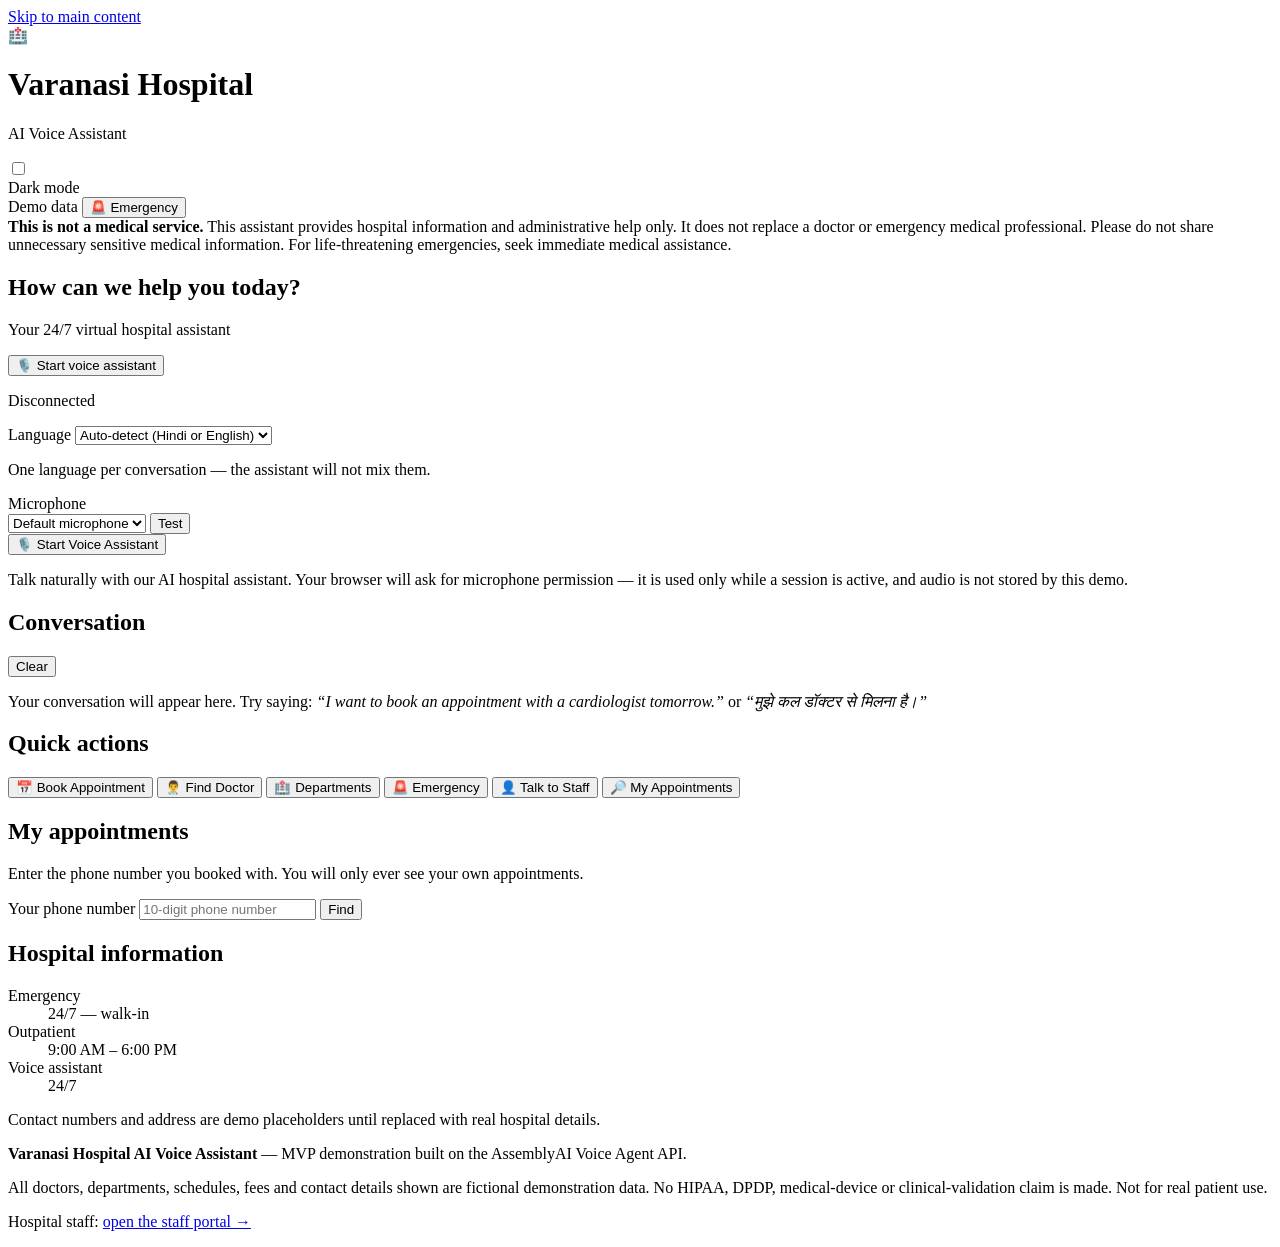
==== frontend/index.html @ 9baba387 "Hospital AI voice agent with English and Hindi speech A FastAPI + vanilla-JS voice assistant for a h" ====
<!DOCTYPE html>
<html lang="en">
<head>
  <meta charset="UTF-8" />
  <meta name="viewport" content="width=device-width, initial-scale=1.0" />
  <meta name="description" content="Varanasi Hospital AI Voice Assistant — book appointments, find doctors and get hospital information by voice, in Hindi or English." />
  <meta name="color-scheme" content="light dark" />
  <!-- Apply the saved theme before first paint so the page never flashes light. -->
  <script>
    (function () {
      try {
        var saved = localStorage.getItem('varanasi.theme');
        var dark = saved ? saved === 'dark'
          : window.matchMedia('(prefers-color-scheme: dark)').matches;
        if (dark) document.documentElement.setAttribute('data-theme', 'dark');
      } catch (e) { /* storage blocked — light is a fine default */ }
    })();
  </script>
  <title>Varanasi Hospital — AI Voice Assistant</title>
  <link rel="stylesheet" href="/style.css" />
  <link rel="icon" href="data:image/svg+xml,<svg xmlns='http://www.w3.org/2000/svg' viewBox='0 0 100 100'><text y='.9em' font-size='90'>🏥</text></svg>" />
</head>
<body>
  <a class="skip-link" href="#main">Skip to main content</a>

  <!-- ══════════════════ EMERGENCY OVERLAY ══════════════════ -->
  <div id="emergency-banner" class="emergency-banner" role="alert" aria-live="assertive" hidden>
    <div class="emergency-banner__inner">
      <div class="emergency-banner__icon" aria-hidden="true">🚨</div>
      <div class="emergency-banner__body">
        <h2 id="emergency-headline" class="emergency-banner__title">EMERGENCY — SEEK IMMEDIATE MEDICAL HELP</h2>
        <ul id="emergency-instructions" class="emergency-banner__list"></ul>
        <div class="emergency-banner__contacts">
          <a class="emergency-call" href="tel:108">📞 Ambulance 108</a>
          <a class="emergency-call" href="tel:112">📞 Emergency 112</a>
          <button type="button" class="emergency-call emergency-call--ghost" data-action="handoff-emergency">
            👤 Alert hospital staff
          </button>
        </div>
        <p class="emergency-banner__note" id="emergency-note">
          This assistant cannot send an ambulance. No help has been dispatched — please call.
        </p>
      </div>
      <button type="button" class="emergency-banner__close" data-action="dismiss-emergency" aria-label="Dismiss emergency notice">✕</button>
    </div>
  </div>

  <!-- ══════════════════ HEADER ══════════════════ -->
  <header class="site-header">
    <div class="container site-header__inner">
      <div class="brand">
        <span class="brand__mark" aria-hidden="true">🏥</span>
        <div class="brand__text">
          <h1 class="brand__name">Varanasi Hospital</h1>
          <p class="brand__sub">AI Voice Assistant</p>
        </div>
      </div>
      <div class="header-actions">
        <!-- Theme toggle — heart switch from Uiverse.io by barisdogansutcu -->
        <div class="love" title="Switch between light and dark mode">
          <input id="switch" type="checkbox" role="switch" aria-label="Dark mode" />
          <label class="love-heart" for="switch">
            <i class="left"></i>
            <i class="right"></i>
            <i class="bottom"></i>
            <div class="round"></div>
            <span class="sr-only">Dark mode</span>
          </label>
        </div>
        <span class="demo-chip" title="All clinical data in this application is fictional demonstration data.">Demo data</span>
        <button type="button" class="btn btn--emergency btn--sm" data-action="emergency">
          <span aria-hidden="true">🚨</span> Emergency
        </button>
      </div>
    </div>
  </header>

  <!-- ══════════════════ SAFETY NOTICE ══════════════════ -->
  <div class="notice-bar" role="note">
    <div class="container">
      <strong>This is not a medical service.</strong>
      This assistant provides hospital information and administrative help only. It does not replace a doctor
      or emergency medical professional. Please do not share unnecessary sensitive medical information.
      For life-threatening emergencies, seek immediate medical assistance.
    </div>
  </div>

  <main id="main" class="container main-grid">

    <!-- ══════════════════ VOICE COLUMN ══════════════════ -->
    <section class="card card--voice" aria-labelledby="voice-heading">
      <h2 id="voice-heading" class="card__title">How can we help you today?</h2>
      <p class="card__lead">Your 24/7 virtual hospital assistant</p>

      <div class="mic-wrap">
        <button type="button" id="mic-button" class="mic-button" aria-describedby="status-text">
          <span class="mic-button__pulse" aria-hidden="true"></span>
          <span class="mic-button__pulse mic-button__pulse--2" aria-hidden="true"></span>
          <span class="mic-button__icon" aria-hidden="true">🎙️</span>
          <span class="sr-only" id="mic-button-label">Start voice assistant</span>
        </button>
      </div>

      <p class="status-line">
        <span id="status-dot" class="status-dot status-dot--idle" aria-hidden="true"></span>
        <span id="status-text" class="status-text" role="status" aria-live="polite">Disconnected</span>
      </p>

      <div class="mic-picker">
        <label class="mic-picker__label" for="lang-select">Language</label>
        <select id="lang-select" class="mic-picker__select">
          <option value="auto">Auto-detect (Hindi or English)</option>
          <option value="en">English only</option>
          <option value="hi">हिंदी only (Hindi)</option>
        </select>
        <p class="mic-picker__note">
          One language per conversation — the assistant will not mix them.
          <span id="hindi-voice-note"></span>
        </p>
      </div>

      <div class="mic-picker">
        <label class="mic-picker__label" for="mic-select">Microphone</label>
        <div class="mic-picker__row">
          <select id="mic-select" class="mic-picker__select">
            <option value="">Default microphone</option>
          </select>
          <button type="button" id="mic-test-button" class="btn btn--ghost btn--sm" data-action="test-mic">
            Test
          </button>
        </div>
        <div class="mic-meter" id="mic-meter" hidden>
          <div class="mic-meter__bar"><div class="mic-meter__fill" id="mic-meter-fill"></div></div>
        </div>
        <p class="mic-picker__hint" id="mic-level-hint" hidden></p>
      </div>

      <div class="voice-actions">
        <button type="button" id="start-button" class="btn btn--primary btn--block" data-action="toggle-voice">
          <span aria-hidden="true">🎙️</span> <span id="start-button-text">Start Voice Assistant</span>
        </button>
        <button type="button" id="reconnect-button" class="btn btn--ghost btn--block" data-action="reconnect" hidden>
          <span aria-hidden="true">🔄</span> Reconnect
        </button>
      </div>

      <p class="mic-help" id="mic-help">
        Talk naturally with our AI hospital assistant. Your browser will ask for microphone
        permission — it is used only while a session is active, and audio is not stored by this demo.
      </p>

      <p class="lang-note" id="lang-note" hidden></p>

      <div id="error-box" class="error-box" role="alert" hidden></div>
    </section>

    <!-- ══════════════════ CONVERSATION ══════════════════ -->
    <section class="card card--transcript" aria-labelledby="transcript-heading">
      <div class="card__head">
        <h2 id="transcript-heading" class="card__title card__title--sm">Conversation</h2>
        <button type="button" class="btn btn--text btn--sm" data-action="clear-transcript">Clear</button>
      </div>

      <div id="transcript" class="transcript" role="log" aria-live="polite" aria-label="Conversation transcript" tabindex="0">
        <p class="transcript__empty" id="transcript-empty">
          Your conversation will appear here. Try saying: <em>“I want to book an appointment with a cardiologist tomorrow.”</em>
          or <em>“मुझे कल डॉक्टर से मिलना है।”</em>
        </p>
      </div>

      <div id="tool-activity" class="tool-activity" aria-live="polite" hidden></div>
    </section>

    <!-- ══════════════════ SIDEBAR ══════════════════ -->
    <aside class="sidebar">

      <section class="card" aria-labelledby="quick-heading">
        <h2 id="quick-heading" class="card__title card__title--sm">Quick actions</h2>
        <div class="quick-grid">
          <button type="button" class="quick" data-action="open-booking">
            <span class="quick__icon" aria-hidden="true">📅</span>
            <span class="quick__label">Book Appointment</span>
          </button>
          <button type="button" class="quick" data-action="open-doctors">
            <span class="quick__icon" aria-hidden="true">👨‍⚕️</span>
            <span class="quick__label">Find Doctor</span>
          </button>
          <button type="button" class="quick" data-action="open-departments">
            <span class="quick__icon" aria-hidden="true">🏥</span>
            <span class="quick__label">Departments</span>
          </button>
          <button type="button" class="quick quick--danger" data-action="emergency">
            <span class="quick__icon" aria-hidden="true">🚨</span>
            <span class="quick__label">Emergency</span>
          </button>
          <button type="button" class="quick" data-action="handoff">
            <span class="quick__icon" aria-hidden="true">👤</span>
            <span class="quick__label">Talk to Staff</span>
          </button>
          <button type="button" class="quick" data-action="open-my-appointments">
            <span class="quick__icon" aria-hidden="true">🔎</span>
            <span class="quick__label">My Appointments</span>
          </button>
        </div>
      </section>

      <section class="card" aria-labelledby="appts-heading">
        <div class="card__head">
          <h2 id="appts-heading" class="card__title card__title--sm">My appointments</h2>
        </div>
        <p class="muted small">
          Enter the phone number you booked with. You will only ever see your own appointments.
        </p>
        <form id="my-appts-form" class="mic-picker__row" autocomplete="off">
          <label class="sr-only" for="my-phone">Your phone number</label>
          <input id="my-phone" class="mic-picker__select" type="tel" inputmode="numeric"
                 name="phone" placeholder="10-digit phone number" maxlength="20" required />
          <button type="submit" class="btn btn--ghost btn--sm">Find</button>
        </form>
        <div id="appointments-list" class="appointments" aria-live="polite"></div>
      </section>

      <section class="card card--info" aria-labelledby="info-heading">
        <h2 id="info-heading" class="card__title card__title--sm">Hospital information</h2>
        <dl id="hospital-info" class="info-list">
          <div class="info-list__row"><dt>Emergency</dt><dd>24/7 — walk-in</dd></div>
          <div class="info-list__row"><dt>Outpatient</dt><dd>9:00 AM – 6:00 PM</dd></div>
          <div class="info-list__row"><dt>Voice assistant</dt><dd>24/7</dd></div>
        </dl>
        <p class="muted small">Contact numbers and address are demo placeholders until replaced with real hospital details.</p>
      </section>
    </aside>
  </main>

  <footer class="site-footer">
    <div class="container">
      <p>
        <strong>Varanasi Hospital AI Voice Assistant</strong> — MVP demonstration built on the AssemblyAI Voice Agent API.
      </p>
      <p class="small muted">
        All doctors, departments, schedules, fees and contact details shown are fictional demonstration data.
        No HIPAA, DPDP, medical-device or clinical-validation claim is made. Not for real patient use.
      </p>
      <p class="small muted">
        Hospital staff: <a href="/admin">open the staff portal →</a>
      </p>
    </div>
  </footer>

  <!-- ══════════════════ MODALS ══════════════════ -->

  <!-- Book appointment -->
  <div class="modal" id="modal-booking" role="dialog" aria-modal="true" aria-labelledby="booking-title" hidden>
    <div class="modal__backdrop" data-action="close-modal"></div>
    <div class="modal__panel" role="document">
      <div class="modal__head">
        <h2 id="booking-title">📅 Book an appointment</h2>
        <button type="button" class="modal__close" data-action="close-modal" aria-label="Close">✕</button>
      </div>
      <form id="booking-form" class="form" novalidate>
        <div class="form__row">
          <label for="bk-name">Patient name <span class="req" aria-hidden="true">*</span></label>
          <input type="text" id="bk-name" name="patient_name" required minlength="2" maxlength="80" autocomplete="name" placeholder="Full name" />
        </div>
        <div class="form__row">
          <label for="bk-phone">Phone number <span class="req" aria-hidden="true">*</span></label>
          <input type="tel" id="bk-phone" name="patient_phone" required inputmode="tel" maxlength="20" autocomplete="tel" placeholder="10-digit mobile number" />
        </div>
        <div class="form__row">
          <label for="bk-department">Department</label>
          <select id="bk-department" name="department">
            <option value="">Any department</option>
          </select>
        </div>
        <div class="form__row">
          <label for="bk-doctor">Doctor <span class="req" aria-hidden="true">*</span></label>
          <select id="bk-doctor" name="doctor_id" required>
            <option value="">Select a doctor</option>
          </select>
        </div>
        <div class="form__row form__row--split">
          <div>
            <label for="bk-date">Date <span class="req" aria-hidden="true">*</span></label>
            <input type="date" id="bk-date" name="date" required />
          </div>
          <div>
            <label for="bk-time">Time slot <span class="req" aria-hidden="true">*</span></label>
            <select id="bk-time" name="time" required>
              <option value="">Choose a doctor and date</option>
            </select>
          </div>
        </div>
        <p class="form__hint">Only administrative details are collected. Please do not enter medical information.</p>
        <div id="booking-result" class="result-box" role="status" aria-live="polite" hidden></div>
        <div class="modal__foot">
          <button type="button" class="btn btn--ghost" data-action="close-modal">Cancel</button>
          <button type="submit" class="btn btn--primary" id="booking-submit">Confirm booking</button>
        </div>
      </form>
    </div>
  </div>

  <!-- Find doctor -->
  <div class="modal" id="modal-doctors" role="dialog" aria-modal="true" aria-labelledby="doctors-title" hidden>
    <div class="modal__backdrop" data-action="close-modal"></div>
    <div class="modal__panel" role="document">
      <div class="modal__head">
        <h2 id="doctors-title">👨‍⚕️ Find a doctor</h2>
        <button type="button" class="modal__close" data-action="close-modal" aria-label="Close">✕</button>
      </div>
      <div class="form">
        <div class="form__row">
          <label for="doc-search">Search by name, department or need</label>
          <input type="search" id="doc-search" placeholder="e.g. cardiologist, skin, Dr Sharma" autocomplete="off" />
        </div>
        <div id="doctor-results" class="results" aria-live="polite"></div>
      </div>
    </div>
  </div>

  <!-- Departments -->
  <div class="modal" id="modal-departments" role="dialog" aria-modal="true" aria-labelledby="departments-title" hidden>
    <div class="modal__backdrop" data-action="close-modal"></div>
    <div class="modal__panel" role="document">
      <div class="modal__head">
        <h2 id="departments-title">🏥 Departments</h2>
        <button type="button" class="modal__close" data-action="close-modal" aria-label="Close">✕</button>
      </div>
      <div class="form">
        <div id="department-results" class="results" aria-live="polite"></div>
      </div>
    </div>
  </div>

  <!-- My appointments -->
  <div class="modal" id="modal-lookup" role="dialog" aria-modal="true" aria-labelledby="lookup-title" hidden>
    <div class="modal__backdrop" data-action="close-modal"></div>
    <div class="modal__panel" role="document">
      <div class="modal__head">
        <h2 id="lookup-title">🔎 Find my appointment</h2>
        <button type="button" class="modal__close" data-action="close-modal" aria-label="Close">✕</button>
      </div>
      <form id="lookup-form" class="form" novalidate>
        <div class="form__row">
          <label for="lk-reference">Appointment reference</label>
          <input type="text" id="lk-reference" maxlength="40" placeholder="e.g. VH260919AB12" autocomplete="off" />
        </div>
        <p class="form__hint">— or —</p>
        <div class="form__row">
          <label for="lk-phone">Phone number used for booking</label>
          <input type="tel" id="lk-phone" maxlength="20" inputmode="tel" placeholder="10-digit mobile number" />
        </div>
        <div id="lookup-result" class="result-box" role="status" aria-live="polite" hidden></div>
        <div class="modal__foot">
          <button type="button" class="btn btn--ghost" data-action="close-modal">Close</button>
          <button type="submit" class="btn btn--primary">Search</button>
        </div>
      </form>
    </div>
  </div>

  <!-- Handoff -->
  <div class="modal" id="modal-handoff" role="dialog" aria-modal="true" aria-labelledby="handoff-title" hidden>
    <div class="modal__backdrop" data-action="close-modal"></div>
    <div class="modal__panel modal__panel--narrow" role="document">
      <div class="modal__head">
        <h2 id="handoff-title">👤 Talk to hospital staff</h2>
        <button type="button" class="modal__close" data-action="close-modal" aria-label="Close">✕</button>
      </div>
      <div class="form">
        <div id="handoff-result" class="result-box" role="status" aria-live="polite">
          <p>Requesting a hospital staff member…</p>
        </div>
        <div class="modal__foot">
          <button type="button" class="btn btn--primary" data-action="close-modal">Close</button>
        </div>
      </div>
    </div>
  </div>

  <script src="/app.js"></script>
</body>
</html>
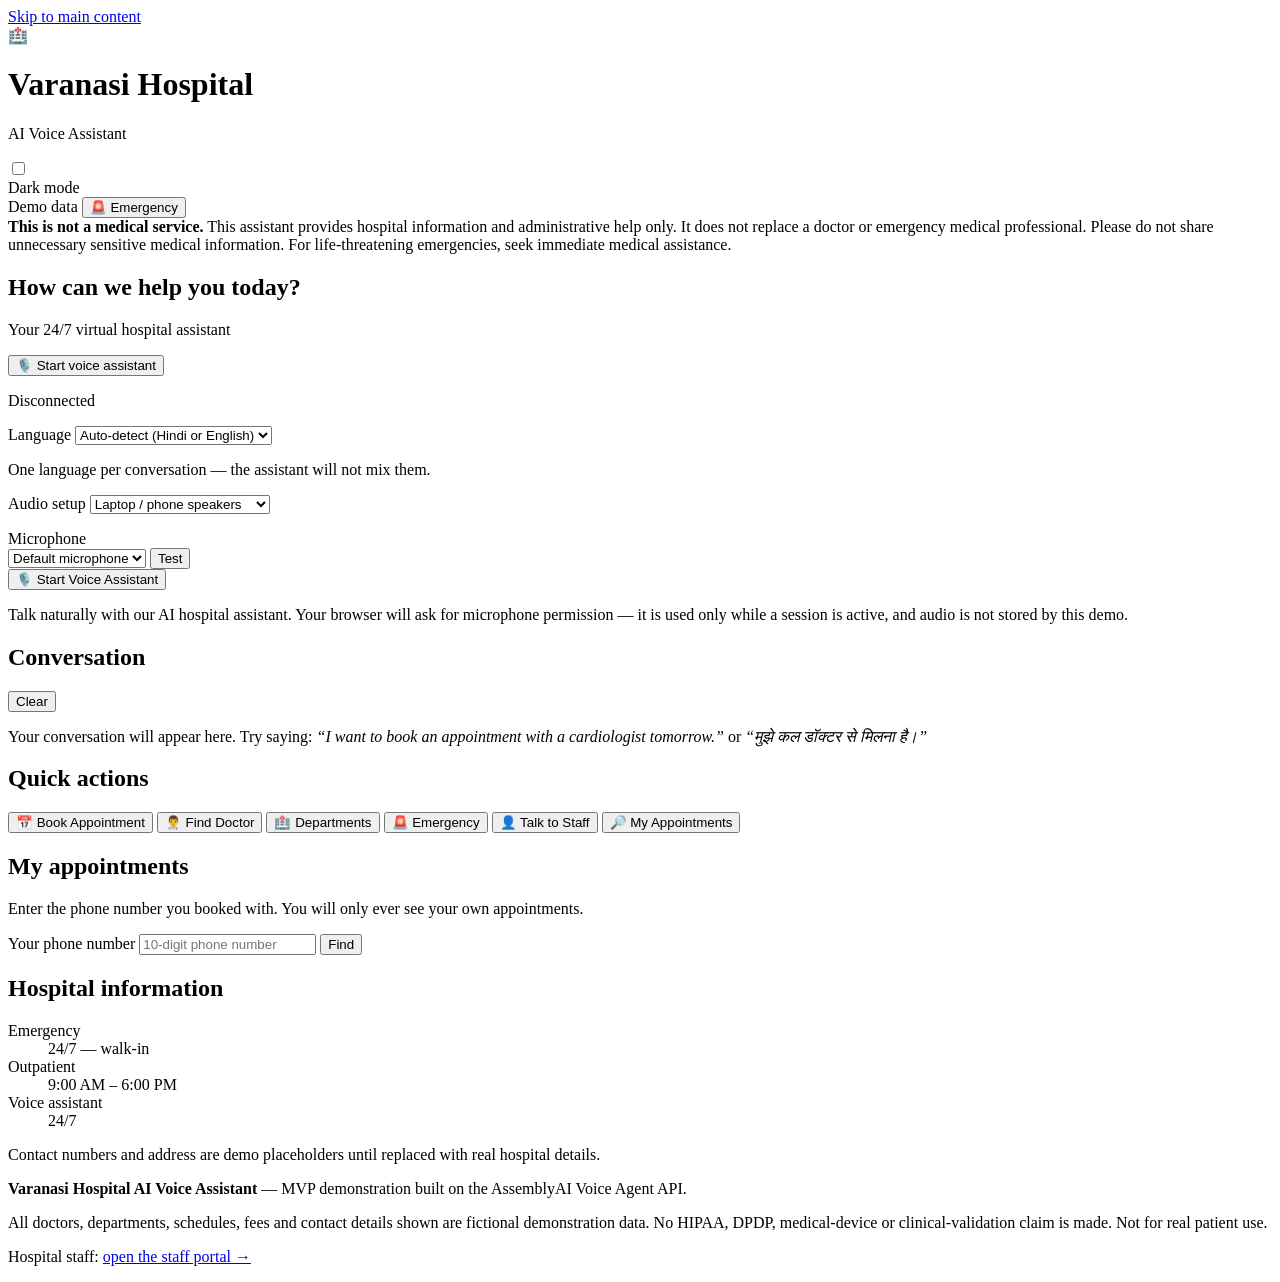
==== commit 86fe2b49: "Gate the microphone while the agent speaks, so speakers work like headphones Reported symptom: the a" ====
--- a/frontend/index.html
+++ b/frontend/index.html
@@ -120,6 +120,15 @@
       </div>
 
       <div class="mic-picker">
+        <label class="mic-picker__label" for="audio-setup">Audio setup</label>
+        <select id="audio-setup" class="mic-picker__select">
+          <option value="speakers">Laptop / phone speakers</option>
+          <option value="headphones">Headphones or earphones</option>
+        </select>
+        <p class="mic-picker__note" id="audio-setup-note"></p>
+      </div>
+
+      <div class="mic-picker">
         <label class="mic-picker__label" for="mic-select">Microphone</label>
         <div class="mic-picker__row">
           <select id="mic-select" class="mic-picker__select">
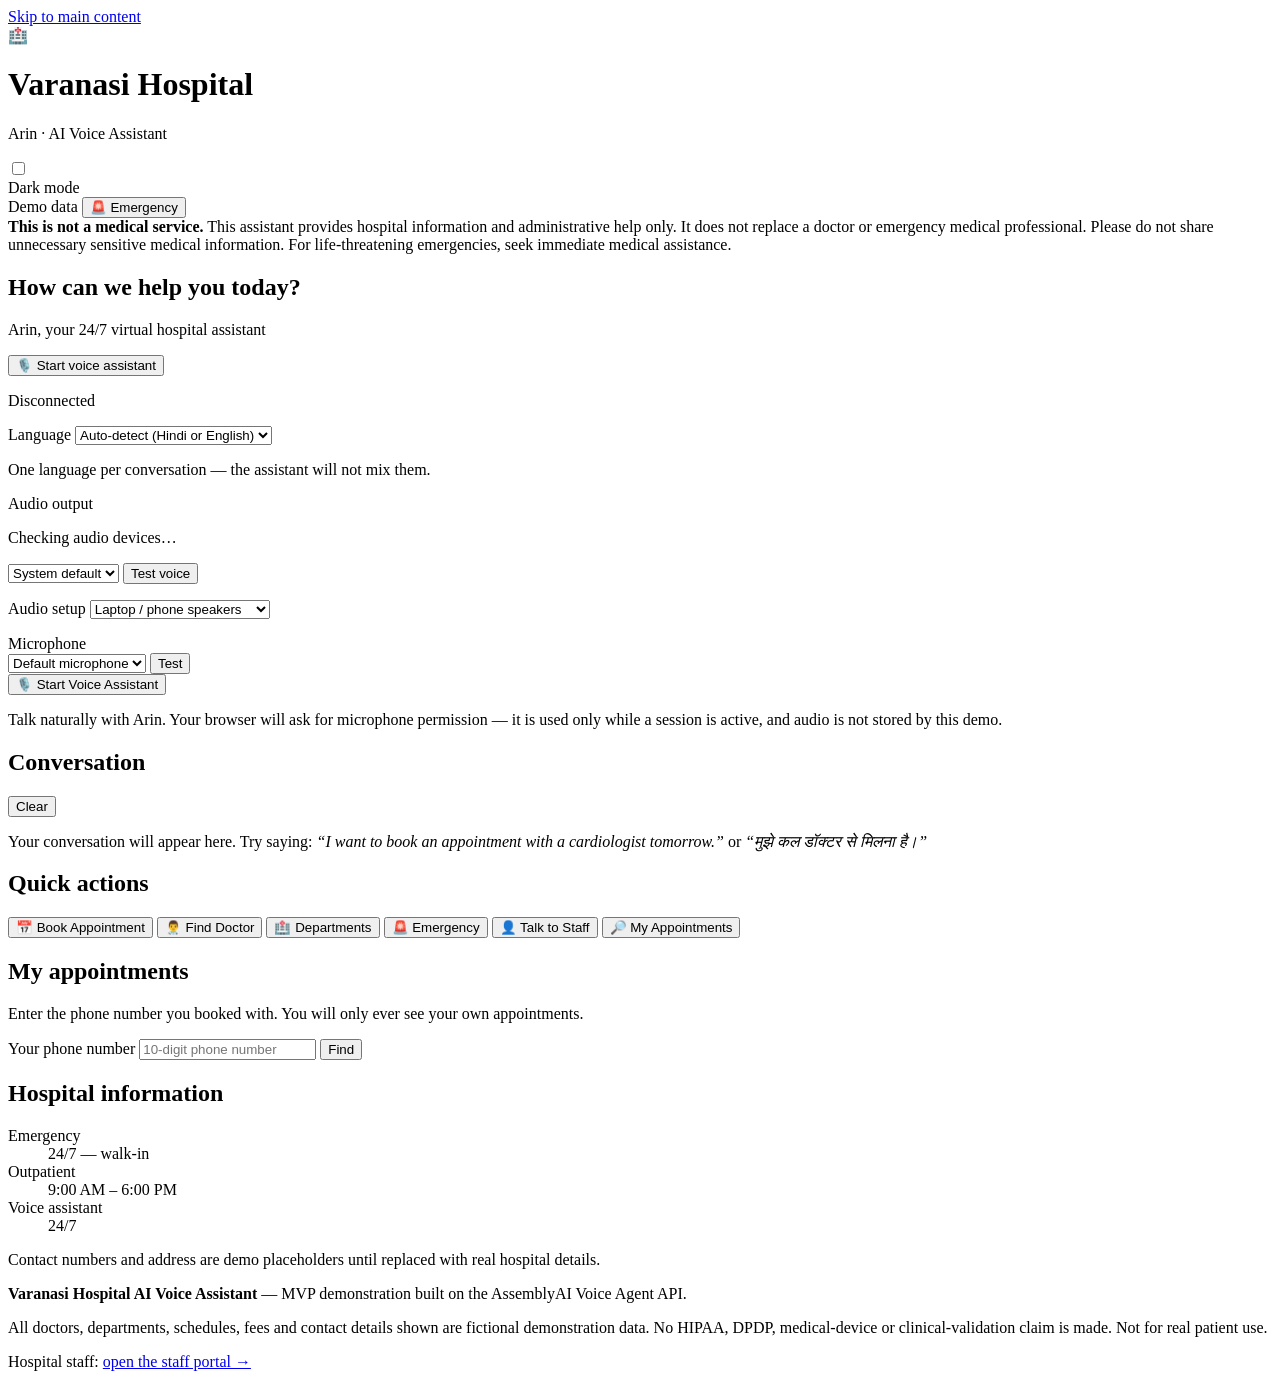
==== commit 240319a9: "Add audio output routing to headphones, and name the assistant Arin PHASE 4 - Audio Output Manager B" ====
--- a/frontend/index.html
+++ b/frontend/index.html
@@ -16,7 +16,7 @@
       } catch (e) { /* storage blocked — light is a fine default */ }
     })();
   </script>
-  <title>Varanasi Hospital — AI Voice Assistant</title>
+  <title>Arin — Varanasi Hospital Voice Assistant</title>
   <link rel="stylesheet" href="/style.css" />
   <link rel="icon" href="data:image/svg+xml,<svg xmlns='http://www.w3.org/2000/svg' viewBox='0 0 100 100'><text y='.9em' font-size='90'>🏥</text></svg>" />
 </head>
@@ -52,7 +52,7 @@
         <span class="brand__mark" aria-hidden="true">🏥</span>
         <div class="brand__text">
           <h1 class="brand__name">Varanasi Hospital</h1>
-          <p class="brand__sub">AI Voice Assistant</p>
+          <p class="brand__sub">Arin · AI Voice Assistant</p>
         </div>
       </div>
       <div class="header-actions">
@@ -90,7 +90,7 @@
     <!-- ══════════════════ VOICE COLUMN ══════════════════ -->
     <section class="card card--voice" aria-labelledby="voice-heading">
       <h2 id="voice-heading" class="card__title">How can we help you today?</h2>
-      <p class="card__lead">Your 24/7 virtual hospital assistant</p>
+      <p class="card__lead">Arin, your 24/7 virtual hospital assistant</p>
 
       <div class="mic-wrap">
         <button type="button" id="mic-button" class="mic-button" aria-describedby="status-text">
@@ -120,6 +120,20 @@
       </div>
 
       <div class="mic-picker">
+        <label class="mic-picker__label" for="output-select">Audio output</label>
+        <p class="output-status" id="output-status">Checking audio devices…</p>
+        <div class="mic-picker__row">
+          <select id="output-select" class="mic-picker__select">
+            <option value="">System default</option>
+          </select>
+          <button type="button" id="test-voice-button" class="btn btn--ghost btn--sm" data-action="test-voice">
+            Test voice
+          </button>
+        </div>
+        <p class="mic-picker__note" id="output-note"></p>
+      </div>
+
+      <div class="mic-picker">
         <label class="mic-picker__label" for="audio-setup">Audio setup</label>
         <select id="audio-setup" class="mic-picker__select">
           <option value="speakers">Laptop / phone speakers</option>
@@ -154,7 +168,7 @@
       </div>
 
       <p class="mic-help" id="mic-help">
-        Talk naturally with our AI hospital assistant. Your browser will ask for microphone
+        Talk naturally with Arin. Your browser will ask for microphone
         permission — it is used only while a session is active, and audio is not stored by this demo.
       </p>
 
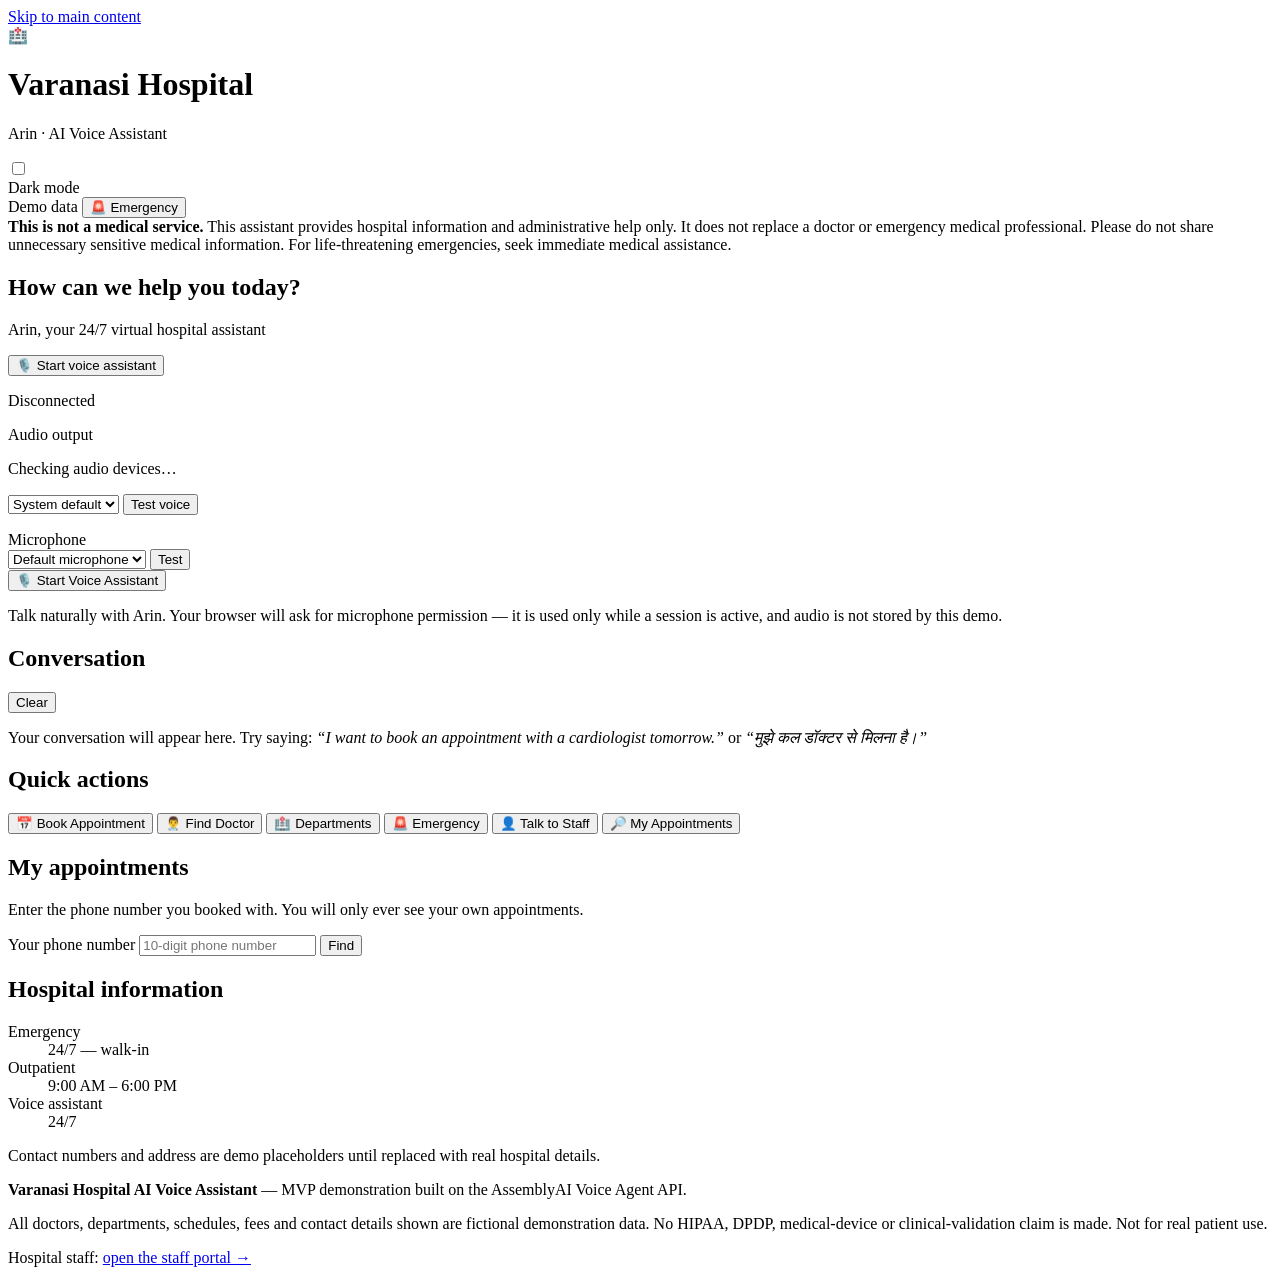
==== commit c546b3d6: "Decouple microphone capture from the output device; English only ROOT CAUSE of "the agent cannot hea" ====
--- a/frontend/index.html
+++ b/frontend/index.html
@@ -3,7 +3,7 @@
 <head>
   <meta charset="UTF-8" />
   <meta name="viewport" content="width=device-width, initial-scale=1.0" />
-  <meta name="description" content="Varanasi Hospital AI Voice Assistant — book appointments, find doctors and get hospital information by voice, in Hindi or English." />
+  <meta name="description" content="Varanasi Hospital AI Voice Assistant — book appointments, find doctors and get hospital information by voice." />
   <meta name="color-scheme" content="light dark" />
   <!-- Apply the saved theme before first paint so the page never flashes light. -->
   <script>
@@ -107,19 +107,6 @@
       </p>
 
       <div class="mic-picker">
-        <label class="mic-picker__label" for="lang-select">Language</label>
-        <select id="lang-select" class="mic-picker__select">
-          <option value="auto">Auto-detect (Hindi or English)</option>
-          <option value="en">English only</option>
-          <option value="hi">हिंदी only (Hindi)</option>
-        </select>
-        <p class="mic-picker__note">
-          One language per conversation — the assistant will not mix them.
-          <span id="hindi-voice-note"></span>
-        </p>
-      </div>
-
-      <div class="mic-picker">
         <label class="mic-picker__label" for="output-select">Audio output</label>
         <p class="output-status" id="output-status">Checking audio devices…</p>
         <div class="mic-picker__row">
@@ -131,15 +118,6 @@
           </button>
         </div>
         <p class="mic-picker__note" id="output-note"></p>
-      </div>
-
-      <div class="mic-picker">
-        <label class="mic-picker__label" for="audio-setup">Audio setup</label>
-        <select id="audio-setup" class="mic-picker__select">
-          <option value="speakers">Laptop / phone speakers</option>
-          <option value="headphones">Headphones or earphones</option>
-        </select>
-        <p class="mic-picker__note" id="audio-setup-note"></p>
       </div>
 
       <div class="mic-picker">
